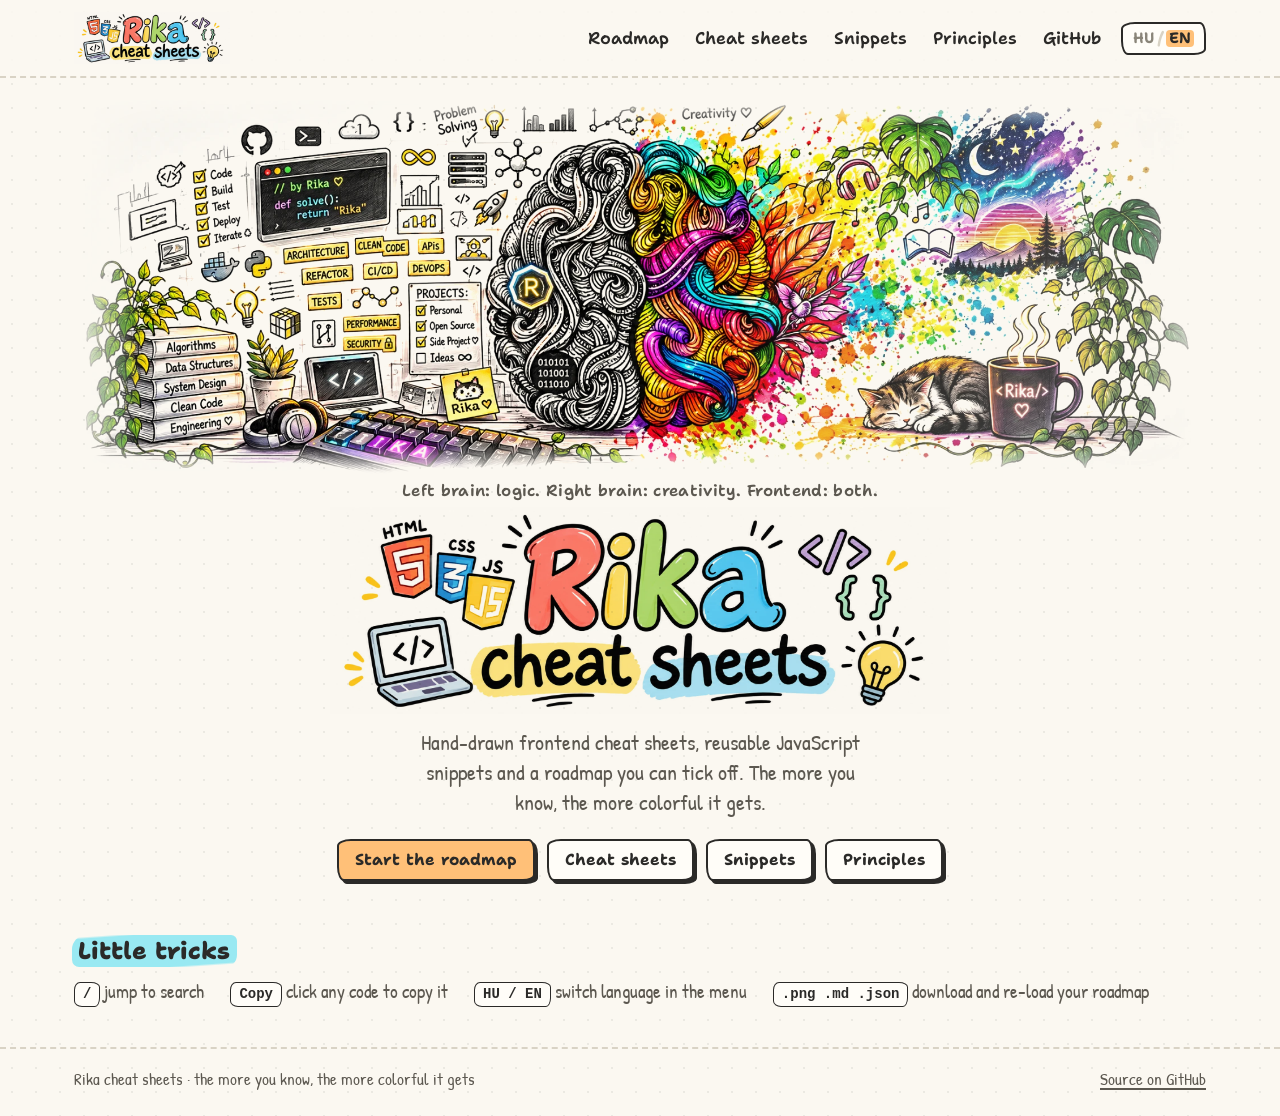
==== index.html @ a9f86c7f "Turn the repo into the Rika cheat sheets portfolio site Static GitHub Pages site (plain HTML, CSS an" ====
<!doctype html>
<html lang="en">
<head>
  <meta charset="utf-8">
  <meta name="viewport" content="width=device-width, initial-scale=1">
  <title data-i18n="home.docTitle">Rika cheat sheets · frontend cheat sheets, snippets, roadmap</title>
  <meta name="description" data-i18n-attr="content:home.desc" content="Hand-drawn frontend cheat sheets, reusable JavaScript snippets and a learning roadmap you can tick off.">
  <link rel="icon" href="assets/favicon.svg" type="image/svg+xml">
  <link rel="preconnect" href="https://fonts.googleapis.com">
  <link rel="preconnect" href="https://fonts.gstatic.com" crossorigin>
  <link rel="stylesheet" href="https://fonts.googleapis.com/css2?family=Patrick+Hand&family=Shantell+Sans:wght@400..800&display=swap">
  <link rel="stylesheet" href="assets/css/base.css">
  <link rel="stylesheet" href="assets/css/home.css">
</head>
<body>
  <header class="nav">
    <div class="wrap nav-inner">
      <a class="brand" href="./"><img class="brand-logo" src="assets/img/logo.webp" alt="Rika cheat sheets" width="2000" height="667"></a>
      <nav data-i18n-attr="aria-label:nav.menu" aria-label="Main menu">
        <ul class="nav-links">
          <li><a href="roadmap.html" data-i18n="nav.roadmap">Roadmap</a></li>
          <li><a href="cheatsheets.html" data-i18n="nav.sheets">Cheat sheets</a></li>
          <li><a href="snippets.html" data-i18n="nav.snippets">Snippets</a></li>
          <li><a href="principles.html" data-i18n="nav.principles">Principles</a></li>
          <li><a href="https://github.com/mazsola739/rika-cheat-sheets">GitHub</a></li>
          <li><button type="button" class="lang-toggle" data-lang-toggle>HU / EN</button></li>
        </ul>
      </nav>
    </div>
  </header>

  <main>
    <section class="hero wrap">
      <div class="hero-art" id="hero-art"></div>
      <div class="hero-text">
        <p class="kicker" data-i18n="home.kicker">Left brain: logic. Right brain: creativity. Frontend: both.</p>
        <h1 class="hero-title"><img class="hero-logo" src="assets/img/logo.webp" alt="Rika cheat sheets" width="2000" height="667"></h1>
        <p class="lead" data-i18n="home.lead">Hand-drawn frontend cheat sheets, reusable JavaScript snippets and a roadmap you can tick off. The more you know, the more colorful it gets.</p>
        <div class="btns hero-btns">
          <a class="btn btn-primary" href="roadmap.html" data-i18n="home.ctaRoadmap">Start the roadmap</a>
          <a class="btn" href="cheatsheets.html" data-i18n="home.ctaSheets">Cheat sheets</a>
          <a class="btn" href="snippets.html" data-i18n="home.ctaSnippets">Snippets</a>
          <a class="btn" href="principles.html" data-i18n="home.ctaPrinciples">Principles</a>
        </div>
      </div>
    </section>

    <section class="wrap tips" aria-labelledby="tips-title">
      <h2 id="tips-title" class="tips-title"><span class="hl" data-i18n="home.tipsTitle">Little tricks</span></h2>
      <ul class="tips-list">
        <li><kbd>/</kbd> <span data-i18n="home.tip1">jump to search</span></li>
        <li><code>Copy</code> <span data-i18n="home.tip2">click any code to copy it</span></li>
        <li><span class="tip-badge">HU / EN</span> <span data-i18n="home.tip3">switch language in the menu</span></li>
        <li><span class="tip-badge">.png .md .json</span> <span data-i18n="home.tip4">download and re-load your roadmap</span></li>
      </ul>
    </section>
  </main>

  <footer class="footer">
    <div class="wrap footer-inner">
      <p data-i18n="footer.tagline">Rika cheat sheets · the more you know, the more colorful it gets</p>
      <p><a href="https://github.com/mazsola739/rika-cheat-sheets" data-i18n="footer.source">Source on GitHub</a></p>
    </div>
  </footer>

  <script src="assets/js/common.js"></script>
  <script src="assets/js/home.js"></script>
</body>
</html>
---- assets/css/base.css ----
/* Rika cheat sheets · közös stílusok
 *
 * Hangulat: a "bal agy" kézzel rajzolt, szürke skicc, a "jobb agy" szivárványos festékfröccs.
 * Ami kész vagy fontos, az kiszíneződik.
 *
 * Színkulcs: --c = kiemelő (világos, filctoll), --a = hangsúly (sötét, szöveghez / pipához).
 */

:root {
  --paper: #fbf8f1;
  --paper-2: #f4efe3;
  --card: #fffdf8;
  --ink: #2b2a28;
  --ink-soft: #5c5850;
  --ink-faint: #8a8579;
  --line: #d9d3c5;
  --hover: #f3eee2;
  --grid-dot: rgba(43, 42, 40, 0.075);
  --shadow: rgba(43, 42, 40, 0.14);
  --gray-hl: #e6e2d8;
  --hatch: #ddd7c9;
  --code-bg: #f6f2e8;
  --must: #ffd43b;
  --good: #ffa94d;
  --rainbow: linear-gradient(90deg, #ff6b6b, #ffa94d, #ffd43b, #69db7c, #38d9a9, #4dabf7, #9775fa, #f783ac);

  /* UX vs UI: türkiz = logikus oldal, narancs = kreatív oldal */
  --teal: #0c8599;
  --teal-l: #99e9f2;
  --orange: #e8590c;
  --orange-l: #ffc078;
  --red: #c92a2a;

  --c: #ffec99;
  --a: #2b2a28;

  --font-hand: "Patrick Hand", "Segoe Print", "Comic Sans MS", system-ui, sans-serif;
  --font-head: "Shantell Sans", "Patrick Hand", "Segoe Print", system-ui, sans-serif;
  --font-code: ui-monospace, "Cascadia Code", "JetBrains Mono", "SFMono-Regular", Consolas, monospace;

  --r-card: 20px 8px 18px 10px / 10px 18px 8px 20px;
  --r-btn: 14px 6px 12px 7px / 7px 12px 6px 14px;
  --r-small: 6px 9px 5px 8px / 8px 5px 9px 6px;
  --wrap: 1180px;
  --gutter: 24px;

  color-scheme: light;
}

*,
*::before,
*::after {
  box-sizing: border-box;
}

html {
  -webkit-text-size-adjust: 100%;
  scroll-padding-top: 72px;
}

body {
  margin: 0;
  min-height: 100vh;
  display: flex;
  flex-direction: column;
  background-color: var(--paper);
  background-image: radial-gradient(var(--grid-dot) 1px, transparent 1.3px);
  background-size: 24px 24px;
  color: var(--ink);
  font-family: var(--font-hand);
  font-size: 19px;
  line-height: 1.4;
}

main {
  flex: 1;
}

a {
  color: inherit;
  text-decoration-thickness: 2px;
  text-underline-offset: 3px;
}

a:hover {
  text-decoration-style: wavy;
}

:focus-visible {
  outline: 3px solid var(--teal);
  outline-offset: 3px;
}

img,
svg {
  max-width: 100%;
}

.sr-only {
  position: absolute;
  width: 1px;
  height: 1px;
  padding: 0;
  margin: -1px;
  overflow: hidden;
  clip: rect(0 0 0 0);
  white-space: nowrap;
  border: 0;
}

.wrap {
  width: 100%;
  max-width: var(--wrap);
  margin-inline: auto;
  padding-inline: var(--gutter);
}

/* ---------- filctoll-kiemelés ---------- */

.hl {
  --hl: color-mix(in srgb, var(--c) var(--pct, 100%), var(--gray-hl));
  padding: 0 0.28em;
  margin: 0 -0.1em;
  border-radius: 0.6em 0.25em 0.5em 0.3em;
  background: linear-gradient(176deg, transparent 6%, var(--hl) 11%, var(--hl) 88%, transparent 93%);
  -webkit-box-decoration-break: clone;
  box-decoration-break: clone;
}

.rainbow-word span:nth-child(8n + 1) { color: #e03131; }
.rainbow-word span:nth-child(8n + 2) { color: #f76707; }
.rainbow-word span:nth-child(8n + 3) { color: #f59f00; }
.rainbow-word span:nth-child(8n + 4) { color: #2f9e44; }
.rainbow-word span:nth-child(8n + 5) { color: #0c8599; }
.rainbow-word span:nth-child(8n + 6) { color: #1c7ed6; }
.rainbow-word span:nth-child(8n + 7) { color: #7048e8; }
.rainbow-word span:nth-child(8n + 8) { color: #d6336c; }

/* ---------- navigáció ---------- */

.nav {
  position: relative;
  z-index: 10;
  border-bottom: 2px dashed var(--line);
  background: color-mix(in srgb, var(--paper) 90%, transparent);
}

.nav-inner {
  display: flex;
  flex-wrap: wrap;
  align-items: center;
  justify-content: space-between;
  gap: 8px 20px;
  padding-block: 12px;
}

.brand {
  display: inline-flex;
  align-items: center;
  gap: 10px;
  font: 800 20px/1 var(--font-head);
  text-decoration: none;
  white-space: nowrap;
}

.brand-logo {
  display: block;
  width: auto;
  height: 52px;
  mix-blend-mode: multiply; /* a logó fehér háttere beleolvad a papírba */
}

.brand-splash {
  width: 30px;
  height: 30px;
  flex: none;
  background:
    radial-gradient(circle at 30% 35%, #ff6b6b 0 5px, transparent 5.5px),
    radial-gradient(circle at 62% 28%, #ffd43b 0 4px, transparent 4.5px),
    radial-gradient(circle at 72% 62%, #4dabf7 0 6px, transparent 6.5px),
    radial-gradient(circle at 38% 72%, #69db7c 0 4.5px, transparent 5px),
    radial-gradient(circle at 88% 30%, #9775fa 0 2.5px, transparent 3px),
    radial-gradient(circle at 12% 60%, #f783ac 0 2.5px, transparent 3px);
}

.brand-sub {
  color: var(--ink-soft);
  font-weight: 600;
}

.nav-links {
  display: flex;
  flex-wrap: wrap;
  gap: 4px 6px;
  margin: 0;
  padding: 0;
  list-style: none;
  font: 600 17px/1 var(--font-head);
}

.nav-links a {
  display: inline-block;
  padding: 8px 10px;
  border-radius: var(--r-small);
  text-decoration: none;
}

.nav-links a:hover {
  background: var(--hover);
}

.nav-links a[aria-current="page"] {
  background: linear-gradient(176deg, transparent 12%, var(--teal-l) 16%, var(--teal-l) 84%, transparent 88%);
}

.lang-toggle {
  display: inline-flex;
  align-items: center;
  gap: 3px;
  margin-left: 4px;
  padding: 6px 10px;
  border: 2px solid var(--ink);
  border-radius: var(--r-btn);
  background: var(--card);
  color: var(--ink-faint);
  font: 700 15px/1 var(--font-head);
  cursor: pointer;
}

.lang-toggle:hover {
  background: var(--hover);
}

.lang-toggle .on {
  padding: 1px 3px;
  border-radius: 4px;
  background: var(--orange-l);
  color: var(--ink);
}

.lang-toggle .sep {
  color: var(--line);
}

/* ---------- oldalfejléc ---------- */

.page-head {
  position: relative;
  padding-block: 34px 22px;
}

.kicker {
  margin: 0 0 6px;
  font: 600 16px/1.3 var(--font-head);
  color: var(--ink-soft);
  letter-spacing: 0.02em;
}

.page-title {
  margin: 0;
  max-width: 14ch;
  font: 800 clamp(38px, 5.6vw, 62px)/1.04 var(--font-head);
  letter-spacing: -0.01em;
}

.lead {
  max-width: 36ch;
  margin: 14px 0 0;
  font-size: 22px;
  line-height: 1.35;
  color: var(--ink-soft);
}

/* fejléc: széles képernyőn szöveg balra, kép jobbra; keskenyen a kép felül, teljes szélességben */
.page-head {
  display: flex;
  flex-wrap: wrap;
  align-items: center;
  gap: 18px 36px;
}

.page-head-text {
  flex: 1 1 340px;
  min-width: 0;
}

.page-head > .splash {
  order: 2;
  flex: 1.4 1 440px;
  min-width: 0;
}

.splash {
  pointer-events: none;
}

.splash.has-image .art-img {
  height: auto;
  object-position: center;
}

/* ha már nem fér el egymás mellett, a kép kerüljön a szöveg fölé */
@media (max-width: 880px) {
  .page-head > .splash {
    order: -1;
    flex-basis: 100%;
  }
}

/* ---------- illusztráció: firkák + agy + fröccs ---------- */

.art-svg {
  display: block;
  width: 100%;
  height: 100%;
  overflow: visible;
}

/*
 * Saját képfájl (ART_IMAGE) esetén két egymásra tett réteg:
 *  - alul fekete-fehér (.art-gray), felül színes (.art-color)
 *  - betöltéskor egy puha szélű "ecsetvonás" balról jobbra végigsöpör: ahol áthalad,
 *    a szürke eltűnik és előjön a szín. A --sweep egy animálható (regisztrált) változó.
 * A szélek elhalványulnak, és a multiply miatt a kép világos háttere beleolvad a papírba.
 */
@property --sweep {
  syntax: "<percentage>";
  inherits: false;
  initial-value: 0%;
}

.has-image {
  position: relative;
}

.art-img {
  --edge-x: linear-gradient(90deg, transparent 0, #000 6%, #000 94%, transparent 100%);
  --edge-y: linear-gradient(180deg, transparent 0, #000 8%, #000 92%, transparent 100%);
  display: block;
  width: 100%;
  height: 100%;
  object-fit: contain;
  object-position: right center;
  filter: brightness(1.04);
  mix-blend-mode: multiply;
  -webkit-mask-image: var(--edge-x), var(--edge-y);
  -webkit-mask-composite: source-in;
  mask-image: var(--edge-x), var(--edge-y);
  mask-composite: intersect;
}

.art-gray {
  filter: grayscale(1) brightness(1.04);
  -webkit-mask-image: linear-gradient(90deg, transparent calc(var(--sweep) - 14%), #000 var(--sweep)), var(--edge-x), var(--edge-y);
  mask-image: linear-gradient(90deg, transparent calc(var(--sweep) - 14%), #000 var(--sweep)), var(--edge-x), var(--edge-y);
  animation: art-sweep 3.2s cubic-bezier(0.45, 0, 0.25, 1) 0.4s both;
}

.art-color {
  position: absolute;
  inset: 0;
  height: 100% !important;
  -webkit-mask-image: linear-gradient(90deg, #000 calc(var(--sweep) - 14%), transparent var(--sweep)), var(--edge-x), var(--edge-y);
  mask-image: linear-gradient(90deg, #000 calc(var(--sweep) - 14%), transparent var(--sweep)), var(--edge-x), var(--edge-y);
  animation: art-sweep 3.2s cubic-bezier(0.45, 0, 0.25, 1) 0.4s both;
}

@keyframes art-sweep {
  from {
    --sweep: 0%;
  }
  to {
    --sweep: 114%;
  }
}

/*
 * "Színes zseblámpa" (common.js: enableColorPeek): a söprés után a két réteg maszkja egy kör lesz.
 * Alapból a kör óriási (minden színes); egérrel fölé állva összeszűkül a kurzor körül,
 * a kör körül pedig előjön a fekete-fehér réteg. Kilépéskor a kör újra kitágul.
 */
@property --r {
  syntax: "<length>";
  inherits: true;
  initial-value: 4000px;
}

@property --mx {
  syntax: "<length>";
  inherits: true;
  initial-value: 0px;
}

@property --my {
  syntax: "<length>";
  inherits: true;
  initial-value: 0px;
}

.splash.has-image,
.has-image {
  pointer-events: auto;
}

.has-image.peek-ready {
  --r: var(--r-big, 4000px);
  transition:
    --r 0.7s cubic-bezier(0.3, 0.7, 0.2, 1),
    --mx 0.12s linear,
    --my 0.12s linear;
}

.has-image.peek-ready.is-peek {
  --r: 130px;
  transition:
    --r 0.45s cubic-bezier(0.3, 0.7, 0.2, 1),
    --mx 0.12s linear,
    --my 0.12s linear;
}

.has-image.no-peek-anim {
  transition: none !important;
}

.peek-ready .art-color {
  -webkit-mask-image: radial-gradient(circle var(--r) at var(--mx) var(--my), #000 calc(var(--r) * 0.45), transparent var(--r)), var(--edge-x), var(--edge-y);
  mask-image: radial-gradient(circle var(--r) at var(--mx) var(--my), #000 calc(var(--r) * 0.45), transparent var(--r)), var(--edge-x), var(--edge-y);
}

.peek-ready .art-gray {
  -webkit-mask-image: radial-gradient(circle var(--r) at var(--mx) var(--my), transparent calc(var(--r) * 0.45), #000 var(--r)), var(--edge-x), var(--edge-y);
  mask-image: radial-gradient(circle var(--r) at var(--mx) var(--my), transparent calc(var(--r) * 0.45), #000 var(--r)), var(--edge-x), var(--edge-y);
}

.splat {
  transform-box: fill-box;
  transform-origin: center;
  transition: transform 0.45s cubic-bezier(0.3, 1.6, 0.5, 1), opacity 0.3s;
}

.splat.off {
  transform: scale(0);
  opacity: 0;
}

.brain-fill {
  fill: #fff;
}

.brain-outline {
  fill: none;
  stroke: var(--ink);
  stroke-width: 3.4;
  stroke-linejoin: round;
}

.strand,
.strand-c path {
  fill: none;
  stroke-linecap: round;
  stroke-linejoin: round;
}

.strand,
.s-out {
  stroke: var(--ink);
  stroke-width: calc(var(--sw) * 0.42px);
}

.s-in {
  stroke: transparent;
  stroke-width: 0;
}

.strand-c path {
  transition: stroke 0.6s ease, stroke-width 0.6s ease;
}

.strand-c:not(.off) .s-out {
  stroke-width: calc(var(--sw) * 0.98px);
}

.strand-c:not(.off) .s-in {
  stroke: var(--g);
  stroke-width: calc(var(--sw) * 0.6px);
}

.doodles .dd-line {
  fill: none;
  stroke: var(--ink);
  stroke-width: 2.2;
  stroke-linecap: round;
  stroke-linejoin: round;
}

.doodles .dd-fill {
  fill: var(--orange-l);
}

.doodles .dd-thin {
  stroke-width: 1.6;
}

.doodles .dd-dash {
  stroke: var(--ink-faint);
  stroke-dasharray: 4 5;
}

.doodles .dd-gear {
  stroke-width: 6;
  stroke-dasharray: 5 4.3;
}

.doodles .dd-dot {
  fill: var(--teal);
}

.doodles .dd-tick {
  stroke: var(--orange);
  stroke-width: 2.6;
}

.doodles .dd-text {
  fill: var(--ink);
  font-family: var(--font-hand);
  font-size: 19px;
}

.doodles .dd-big {
  font-family: var(--font-head);
  font-weight: 800;
  font-size: 30px;
}

/* ---------- vázlat-kártya ---------- */

.card {
  position: relative;
  background: var(--card);
  border: 2.5px solid var(--ink);
  border-radius: var(--r-card);
  box-shadow: 4px 5px 0 var(--shadow);
  padding: 14px 16px 14px;
}

.card-head {
  display: flex;
  align-items: center;
  gap: 10px;
  margin-bottom: 8px;
}

.badge {
  flex: none;
  display: grid;
  place-items: center;
  width: 30px;
  height: 30px;
  border-radius: 50%;
  background: var(--ink);
  color: var(--paper);
  font: 800 15px/1 var(--font-head);
}

.card-title {
  flex: 1;
  margin: 0;
  font: 700 21px/1.25 var(--font-head);
}

/* ---------- gombok, chipek, kereső ---------- */

.btn {
  display: inline-flex;
  align-items: center;
  justify-content: center;
  gap: 8px;
  min-height: 42px;
  padding: 8px 16px;
  border: 2.5px solid var(--ink);
  border-radius: var(--r-btn);
  background: var(--card);
  box-shadow: 3px 3px 0 var(--ink);
  color: var(--ink);
  font: 700 16px/1.1 var(--font-head);
  text-decoration: none;
  cursor: pointer;
  transition: transform 0.1s, box-shadow 0.1s;
}

.btn:hover {
  transform: translate(-1px, -1px);
  box-shadow: 4px 4px 0 var(--ink);
  text-decoration: none;
}

.btn:active {
  transform: translate(2px, 2px);
  box-shadow: 1px 1px 0 var(--ink);
}

.btn[disabled] {
  opacity: 0.6;
  cursor: progress;
}

.btn-primary {
  background: var(--orange-l);
}

.btn-ghost {
  background: transparent;
  box-shadow: none;
  border-style: dashed;
  color: var(--ink-soft);
}

.btn-ghost:hover {
  box-shadow: none;
}

.btns {
  display: flex;
  flex-wrap: wrap;
  gap: 12px;
}

/* szegmentált nézetváltó (pl. Poszter / Füzet / Blueprint) */
.seg {
  display: inline-flex;
  border: 2px solid var(--ink);
  border-radius: var(--r-btn);
  overflow: hidden;
  background: var(--card);
}

.seg button {
  padding: 7px 12px;
  border: 0;
  border-right: 2px solid var(--ink);
  background: transparent;
  color: var(--ink-soft);
  font: 700 15px/1 var(--font-head);
  cursor: pointer;
}

.seg button:last-child {
  border-right: 0;
}

.seg button[aria-pressed="true"] {
  background: var(--teal-l);
  color: var(--ink);
}

.chips {
  display: flex;
  flex-wrap: wrap;
  gap: 8px;
  margin: 0;
  padding: 0;
  list-style: none;
}

.chip {
  display: inline-flex;
  align-items: center;
  gap: 6px;
  min-height: 36px;
  padding: 5px 12px;
  border: 2px solid var(--ink);
  border-radius: var(--r-btn);
  background: var(--card);
  color: var(--ink);
  font: 600 15px/1 var(--font-head);
  cursor: pointer;
}

.chip:hover {
  background: var(--hover);
}

.chip[aria-pressed="true"] {
  background: var(--c);
  box-shadow: 2px 2px 0 var(--ink);
}

.chip-count {
  color: var(--ink-faint);
  font-weight: 600;
}

.chip[aria-pressed="true"] .chip-count {
  color: var(--ink-soft);
}

.search {
  position: relative;
  flex: 1 1 280px;
  max-width: 440px;
}

.search input {
  width: 100%;
  min-height: 46px;
  padding: 10px 44px 10px 16px;
  border: 2.5px solid var(--ink);
  border-radius: var(--r-btn);
  background: var(--card);
  color: var(--ink);
  font: 19px/1.2 var(--font-hand);
}

.search input::placeholder {
  color: var(--ink-faint);
}

.search kbd {
  position: absolute;
  right: 12px;
  top: 50%;
  transform: translateY(-50%);
  padding: 1px 7px;
  border: 1.5px solid var(--ink-faint);
  border-radius: 5px;
  color: var(--ink-faint);
  font: 600 14px/1.3 var(--font-code);
  pointer-events: none;
}

.toolbar {
  display: flex;
  flex-wrap: wrap;
  align-items: center;
  gap: 14px 18px;
  margin-bottom: 22px;
}

.level {
  display: inline-block;
  padding: 2px 9px;
  border: 1.8px solid currentColor;
  border-radius: var(--r-small);
  font: 700 13px/1.4 var(--font-head);
  letter-spacing: 0.02em;
  white-space: nowrap;
}

.level-kezdo { color: #2f9e44; }
.level-kozep { color: #c25e00; }
.level-halado { color: #7048e8; }

.empty {
  padding: 30px 0;
  text-align: center;
  color: var(--ink-soft);
  font-size: 22px;
}

/* ---------- kód ---------- */

code,
pre,
kbd {
  font-family: var(--font-code);
  font-variant-ligatures: none;
}

.code {
  position: relative;
  margin: 10px 0 0;
}

.code pre {
  margin: 0;
  padding: 12px 14px;
  overflow-x: auto;
  background: var(--code-bg);
  border: 2px solid var(--ink);
  border-radius: var(--r-small);
  font-size: 14.5px;
  line-height: 1.55;
  tab-size: 2;
}

.code-label {
  display: inline-block;
  margin-bottom: 4px;
  font: 600 14px/1 var(--font-head);
  color: var(--ink-soft);
}

.copy {
  position: absolute;
  top: 6px;
  right: 6px;
  display: inline-flex;
  align-items: center;
  gap: 4px;
  padding: 4px 9px;
  border: 1.8px solid var(--ink);
  border-radius: var(--r-small);
  background: var(--card);
  color: var(--ink);
  font: 600 13px/1.2 var(--font-head);
  cursor: pointer;
  opacity: 0.85;
}

.code-label + .copy {
  top: 26px;
}

.copy:hover,
.copy:focus-visible {
  opacity: 1;
  background: #ffe066;
}

.tok-k { color: #7048e8; }
.tok-s { color: #2b8a3e; }
.tok-n { color: #d9480f; }
.tok-c { color: #8a8579; font-style: italic; }
.tok-f { color: #1971c2; }

/* ---------- jelmagyarázat-pötty ---------- */

.dot {
  display: inline-block;
  width: 10px;
  height: 10px;
  flex: none;
  border-radius: 50%;
  background: var(--must);
  box-shadow: 0 0 0 1.6px var(--ink);
}

.level-good .dot { background: var(--good); }

.level-extra .dot {
  background: transparent;
  box-shadow: none;
  border: 1.8px dashed var(--ink-faint);
}

/* ---------- lábléc, toast ---------- */

.footer {
  margin-top: 40px;
  border-top: 2px dashed var(--line);
  color: var(--ink-soft);
  font-size: 17px;
}

.footer-inner {
  display: flex;
  flex-wrap: wrap;
  justify-content: space-between;
  gap: 8px 24px;
  padding-block: 18px 26px;
}

.footer p {
  margin: 0;
}

.toast {
  position: fixed;
  z-index: 50;
  left: 50%;
  bottom: 22px;
  max-width: calc(100% - 32px);
  padding: 10px 18px;
  transform: translate(-50%, 20px);
  border-radius: 12px 6px 14px 8px;
  background: var(--ink);
  color: var(--paper);
  font: 600 16px/1.3 var(--font-head);
  opacity: 0;
  pointer-events: none;
  transition: opacity 0.25s, transform 0.25s;
}

.toast.show {
  opacity: 1;
  transform: translate(-50%, 0);
}

/* ---------- reszponzív ---------- */

@media (max-width: 760px) {
  :root {
    --gutter: 16px;
  }

  body {
    font-size: 18px;
  }

  .page-head {
    padding-block: 26px 16px;
  }

  .page-head > .splash {
    order: -1;
    flex-basis: 100%;
  }

  .lead {
    font-size: 20px;
  }

  .nav-links {
    font-size: 16px;
  }

  .nav-links a {
    padding: 7px 8px;
  }
}

@media (prefers-reduced-motion: reduce) {
  *,
  *::before,
  *::after {
    animation-duration: 0.01ms !important;
    transition-duration: 0.01ms !important;
  }
}

@media print {
  body {
    background: #fff;
    font-size: 13px;
  }

  .nav,
  .footer,
  .toolbar,
  .copy,
  .no-print,
  .splash,
  .toast {
    display: none !important;
  }

  .card {
    box-shadow: none;
    break-inside: avoid;
  }

  a {
    text-decoration: none;
  }
}
---- assets/css/home.css ----
/* Kezdőlap */

.hero {
  padding-block: 18px 10px;
}

.hero-art {
  width: 100%;
  aspect-ratio: 1000 / 420;
  max-height: 440px;
  margin-inline: auto;
}

.hero-art.has-image {
  aspect-ratio: auto;
  max-height: none;
}

.hero-art.has-image .art-img {
  height: auto;
  object-position: center;
}

.hero-text {
  max-width: 760px;
  margin: 6px auto 0;
  text-align: center;
}

.hero-text .lead {
  max-width: 46ch;
  margin-inline: auto;
}

.hero-title {
  margin: 4px 0 0;
  font: 800 clamp(44px, 7vw, 80px)/1.02 var(--font-head);
  letter-spacing: -0.01em;
}

/* a logó fehér háttere beleolvad a papírba */
.hero-logo {
  display: block;
  width: min(100%, 620px);
  height: auto;
  margin: 0 auto;
  mix-blend-mode: multiply;
}

.hero-btns {
  justify-content: center;
  margin-top: 22px;
}

.tips {
  margin-top: 46px;
}

.tips-title {
  --c: var(--teal-l);
  margin: 0 0 12px;
  font: 800 24px/1.2 var(--font-head);
}

.tips-list {
  display: flex;
  flex-wrap: wrap;
  gap: 10px 26px;
  margin: 0;
  padding: 0;
  list-style: none;
  color: var(--ink-soft);
}

.tips-list kbd,
.tips-list code,
.tip-badge {
  display: inline-block;
  padding: 1px 8px;
  border: 1.8px solid var(--ink);
  border-radius: var(--r-small);
  background: var(--card);
  color: var(--ink);
  font: 600 14px/1.5 var(--font-code);
}
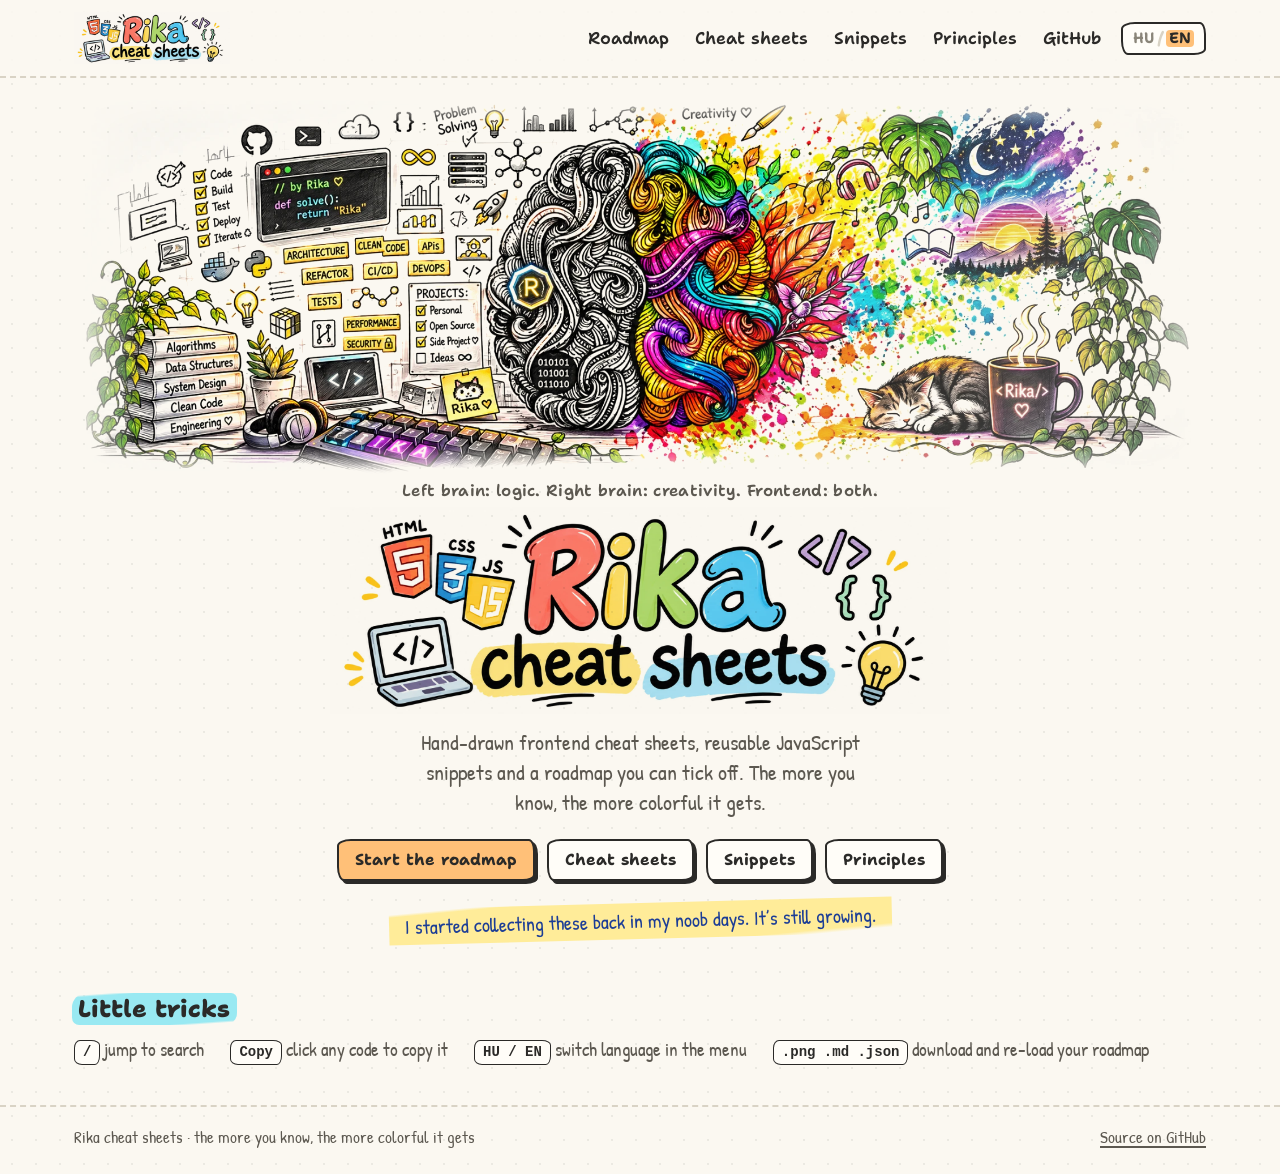
==== commit 934a9e16: "Add a note that the collection started in my noob days The README intro and the home page now say wh" ====
--- a/index.html
+++ b/index.html
@@ -42,6 +42,7 @@
           <a class="btn" href="snippets.html" data-i18n="home.ctaSnippets">Snippets</a>
           <a class="btn" href="principles.html" data-i18n="home.ctaPrinciples">Principles</a>
         </div>
+        <p class="origin-note" data-i18n="home.origin">I started collecting these back in my noob days. It’s still growing.</p>
       </div>
     </section>
 
--- a/assets/css/home.css
+++ b/assets/css/home.css
@@ -52,6 +52,17 @@
   margin-top: 22px;
 }
 
+/* kis kézírásos megjegyzés a gombok alatt: honnan indult a gyűjtemény */
+.origin-note {
+  display: inline-block;
+  margin: 22px 0 0;
+  padding: 4px 16px;
+  color: #1c3d96;
+  font-size: 20px;
+  background: linear-gradient(176deg, transparent 8%, #ffec99 12%, #ffec99 86%, transparent 92%);
+  transform: rotate(-1.5deg);
+}
+
 .tips {
   margin-top: 46px;
 }
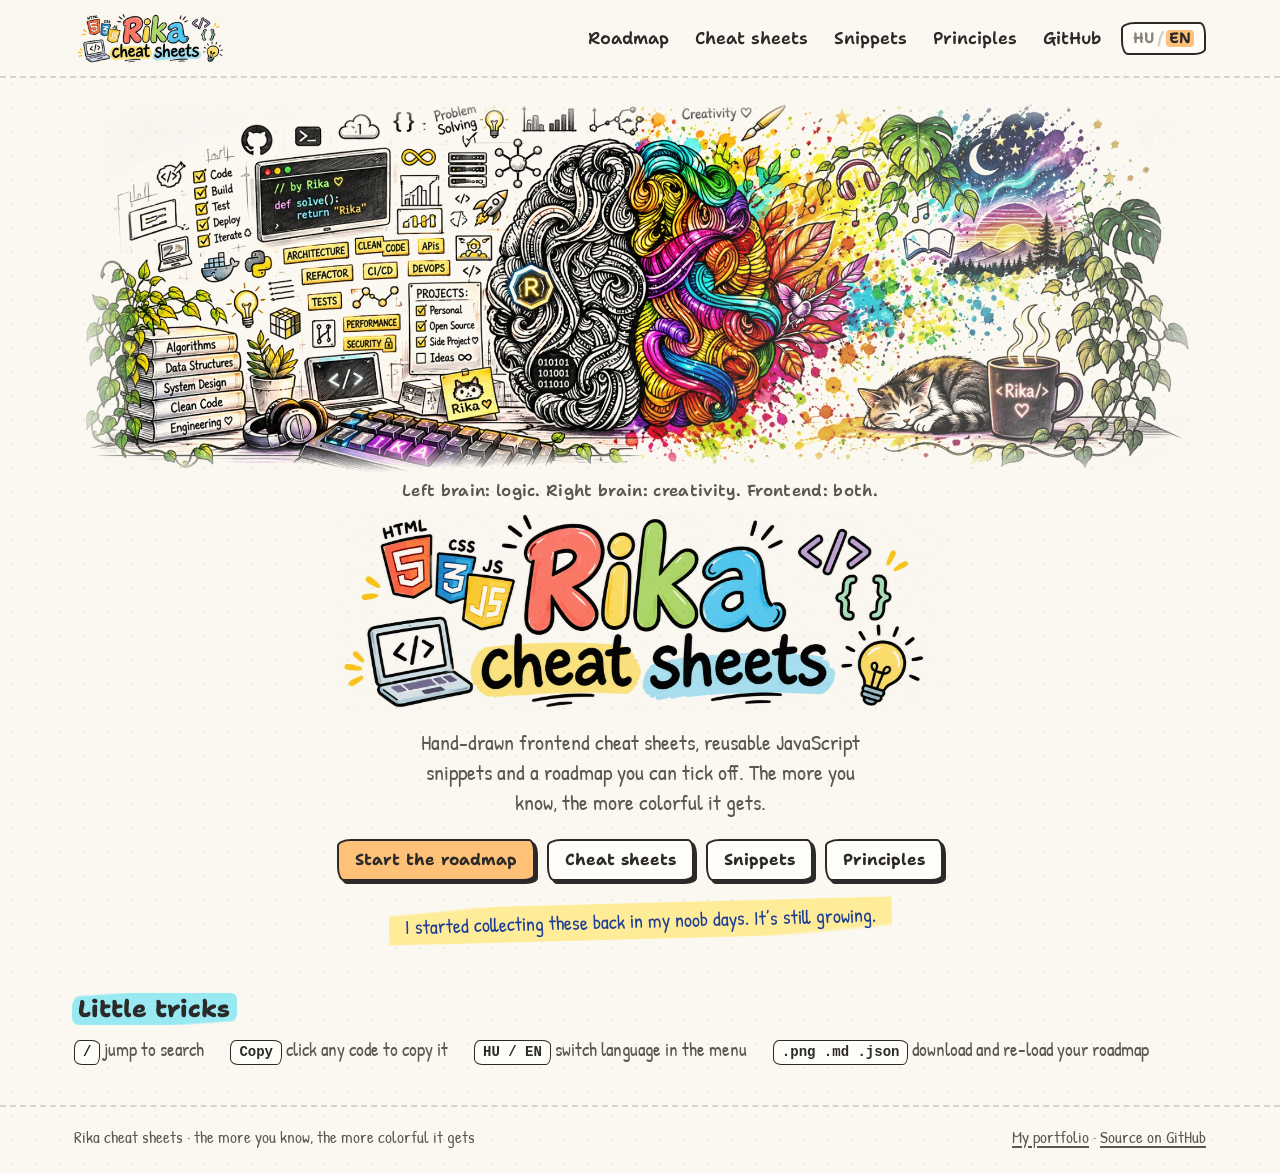
==== commit 0cecbeb5: "Redraw the principles wheel, follow my path on the roadmap, link my portfolio Principles: the wheel " ====
--- a/index.html
+++ b/index.html
@@ -22,7 +22,7 @@
           <li><a href="cheatsheets.html" data-i18n="nav.sheets">Cheat sheets</a></li>
           <li><a href="snippets.html" data-i18n="nav.snippets">Snippets</a></li>
           <li><a href="principles.html" data-i18n="nav.principles">Principles</a></li>
-          <li><a href="https://github.com/mazsola739/rika-cheat-sheets">GitHub</a></li>
+          <li><a href="https://github.com/mazsola739/rika-cheat-sheets" target="_blank" rel="noopener">GitHub</a></li>
           <li><button type="button" class="lang-toggle" data-lang-toggle>HU / EN</button></li>
         </ul>
       </nav>
@@ -60,7 +60,7 @@
   <footer class="footer">
     <div class="wrap footer-inner">
       <p data-i18n="footer.tagline">Rika cheat sheets · the more you know, the more colorful it gets</p>
-      <p><a href="https://github.com/mazsola739/rika-cheat-sheets" data-i18n="footer.source">Source on GitHub</a></p>
+      <p class="footer-links"><a href="https://mazsola739.github.io/mazsola739/" target="_blank" rel="noopener" data-i18n="footer.portfolio">My portfolio</a> <span aria-hidden="true">·</span> <a href="https://github.com/mazsola739/rika-cheat-sheets" target="_blank" rel="noopener" data-i18n="footer.source">Source on GitHub</a></p>
     </div>
   </footer>
 
--- a/assets/css/base.css
+++ b/assets/css/base.css
@@ -397,25 +397,22 @@
   initial-value: 0px;
 }
 
-.splash.has-image,
-.has-image {
-  pointer-events: auto;
-}
-
 .has-image.peek-ready {
   --r: var(--r-big, 4000px);
+  pointer-events: auto;
   transition:
-    --r 0.7s cubic-bezier(0.3, 0.7, 0.2, 1),
-    --mx 0.12s linear,
-    --my 0.12s linear;
-}
-
+    --r 1.4s cubic-bezier(0.25, 0.6, 0.3, 1),
+    --mx 0.2s ease-out,
+    --my 0.2s ease-out;
+}
+
+/* befelé (szürkülés) lassan, hogy egy véletlen ráhúzás ne rántsa szürkébe a képet */
 .has-image.peek-ready.is-peek {
   --r: 130px;
   transition:
-    --r 0.45s cubic-bezier(0.3, 0.7, 0.2, 1),
-    --mx 0.12s linear,
-    --my 0.12s linear;
+    --r 1.6s cubic-bezier(0.45, 0, 0.25, 1),
+    --mx 0.2s ease-out,
+    --my 0.2s ease-out;
 }
 
 .has-image.no-peek-anim {
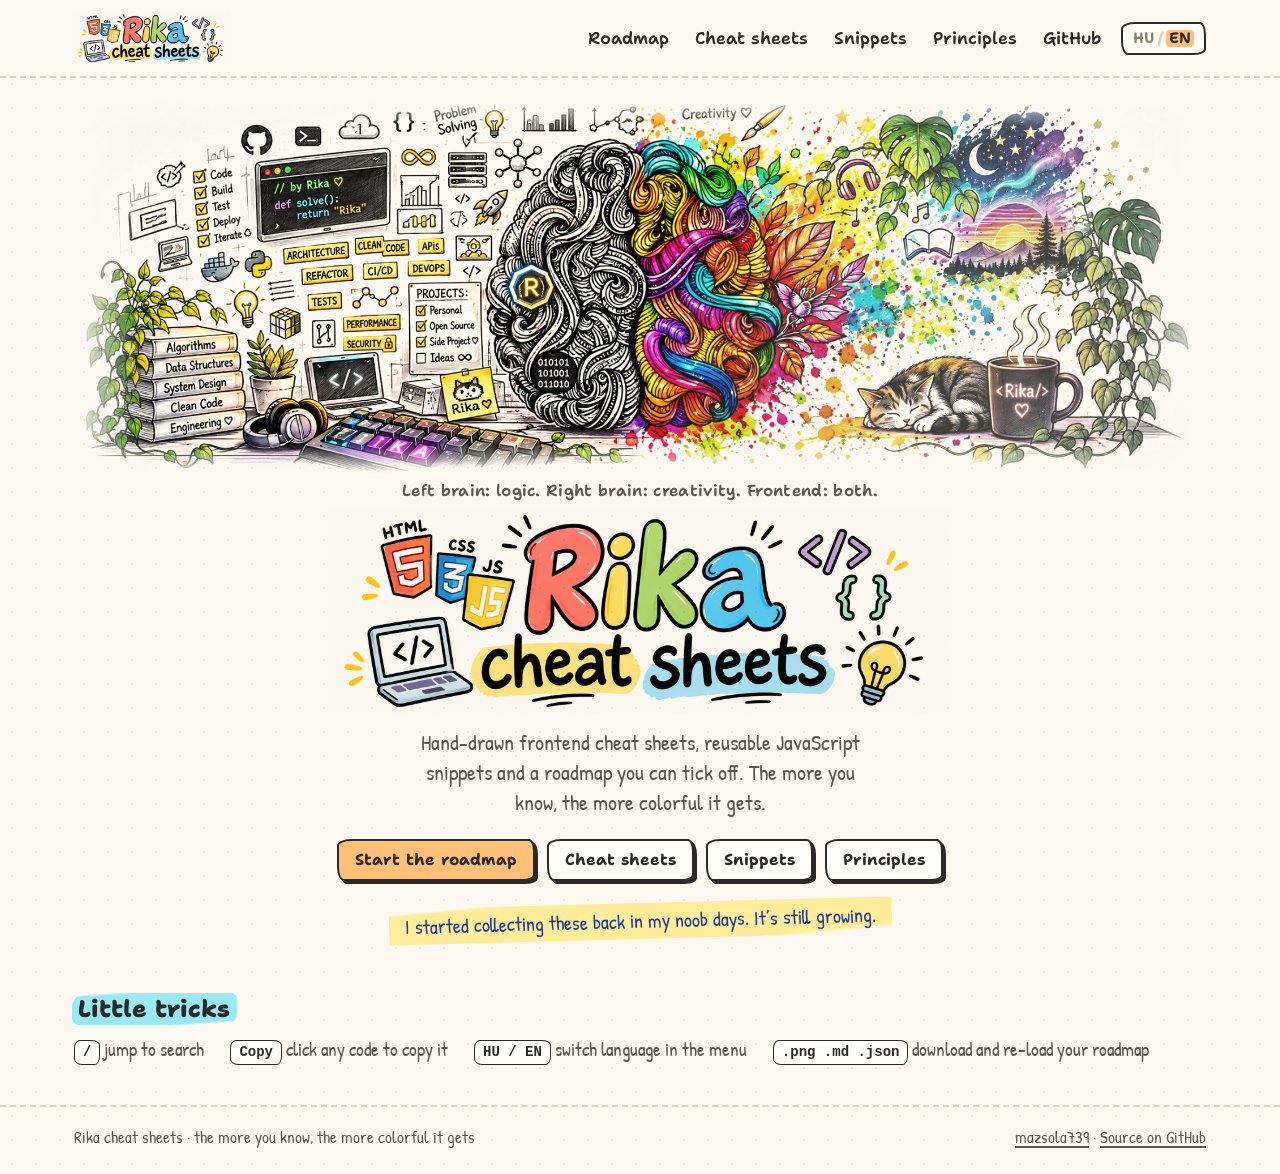
==== commit 5bbae3d1: "Portfolio links without arrows In the header the link to my portfolio is a plain Portfolio button, i" ====
--- a/index.html
+++ b/index.html
@@ -60,7 +60,7 @@
   <footer class="footer">
     <div class="wrap footer-inner">
       <p data-i18n="footer.tagline">Rika cheat sheets · the more you know, the more colorful it gets</p>
-      <p class="footer-links"><a href="https://mazsola739.github.io/mazsola739/" target="_blank" rel="noopener" data-i18n="footer.portfolio">My portfolio</a> <span aria-hidden="true">·</span> <a href="https://github.com/mazsola739/rika-cheat-sheets" target="_blank" rel="noopener" data-i18n="footer.source">Source on GitHub</a></p>
+      <p class="footer-links"><a href="https://mazsola739.github.io/mazsola739/" target="_blank" rel="noopener" data-i18n="footer.portfolio">mazsola739</a> <span aria-hidden="true">·</span> <a href="https://github.com/mazsola739/rika-cheat-sheets" target="_blank" rel="noopener" data-i18n="footer.source">Source on GitHub</a></p>
     </div>
   </footer>
 
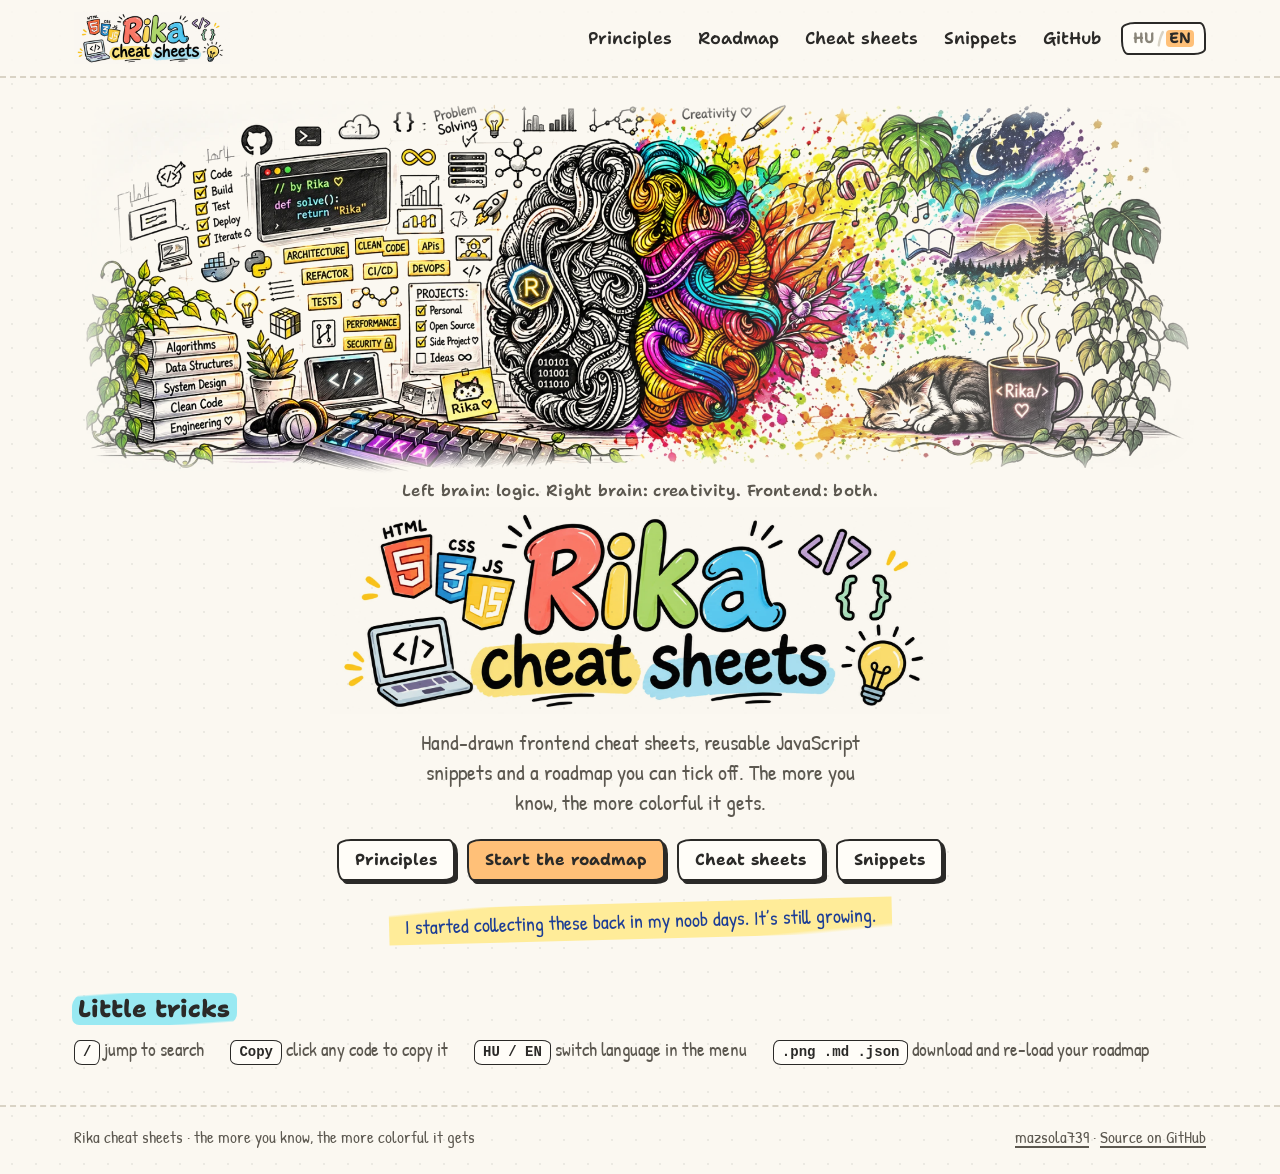
==== commit bacface8: "Winding roadmap with a mini-map, calmer principles wheel, clearer cheat sheets Roadmap: topics now a" ====
--- a/index.html
+++ b/index.html
@@ -18,10 +18,10 @@
       <a class="brand" href="./"><img class="brand-logo" src="assets/img/logo.webp" alt="Rika cheat sheets" width="2000" height="667"></a>
       <nav data-i18n-attr="aria-label:nav.menu" aria-label="Main menu">
         <ul class="nav-links">
+          <li><a href="principles.html" data-i18n="nav.principles">Principles</a></li>
           <li><a href="roadmap.html" data-i18n="nav.roadmap">Roadmap</a></li>
           <li><a href="cheatsheets.html" data-i18n="nav.sheets">Cheat sheets</a></li>
           <li><a href="snippets.html" data-i18n="nav.snippets">Snippets</a></li>
-          <li><a href="principles.html" data-i18n="nav.principles">Principles</a></li>
           <li><a href="https://github.com/mazsola739/rika-cheat-sheets" target="_blank" rel="noopener">GitHub</a></li>
           <li><button type="button" class="lang-toggle" data-lang-toggle>HU / EN</button></li>
         </ul>
@@ -37,10 +37,10 @@
         <h1 class="hero-title"><img class="hero-logo" src="assets/img/logo.webp" alt="Rika cheat sheets" width="2000" height="667"></h1>
         <p class="lead" data-i18n="home.lead">Hand-drawn frontend cheat sheets, reusable JavaScript snippets and a roadmap you can tick off. The more you know, the more colorful it gets.</p>
         <div class="btns hero-btns">
+          <a class="btn" href="principles.html" data-i18n="home.ctaPrinciples">Principles</a>
           <a class="btn btn-primary" href="roadmap.html" data-i18n="home.ctaRoadmap">Start the roadmap</a>
           <a class="btn" href="cheatsheets.html" data-i18n="home.ctaSheets">Cheat sheets</a>
           <a class="btn" href="snippets.html" data-i18n="home.ctaSnippets">Snippets</a>
-          <a class="btn" href="principles.html" data-i18n="home.ctaPrinciples">Principles</a>
         </div>
         <p class="origin-note" data-i18n="home.origin">I started collecting these back in my noob days. It’s still growing.</p>
       </div>
--- a/assets/css/base.css
+++ b/assets/css/base.css
@@ -209,9 +209,15 @@
   background: var(--hover);
 }
 
+/* az aktív menüpont ugyanazzal a filccel van kiemelve, mint az oldal címe */
 .nav-links a[aria-current="page"] {
-  background: linear-gradient(176deg, transparent 12%, var(--teal-l) 16%, var(--teal-l) 84%, transparent 88%);
-}
+  background: linear-gradient(176deg, transparent 12%, var(--nav-hl, var(--teal-l)) 16%, var(--nav-hl, var(--teal-l)) 84%, transparent 88%);
+}
+
+.nav-links a[href="principles.html"] { --nav-hl: #d0bfff; }
+.nav-links a[href="roadmap.html"] { --nav-hl: #b2f2bb; }
+.nav-links a[href="cheatsheets.html"] { --nav-hl: var(--orange-l); }
+.nav-links a[href="snippets.html"] { --nav-hl: var(--teal-l); }
 
 .lang-toggle {
   display: inline-flex;
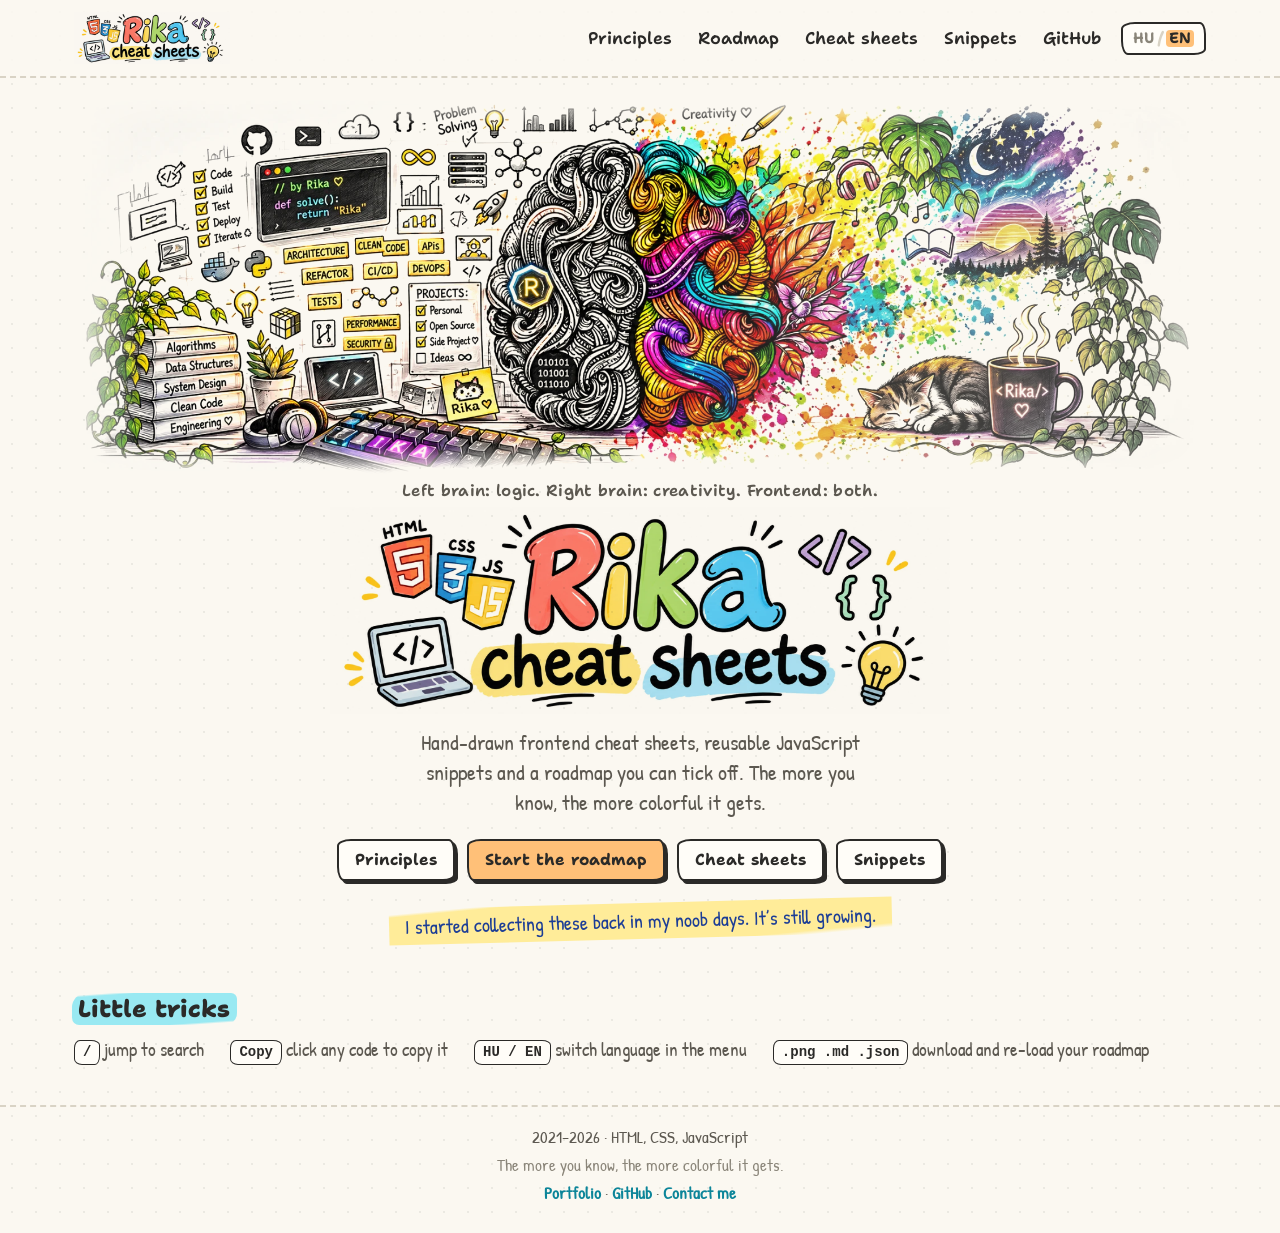
==== commit 63f42911: "Footer like my other projects: years and stack, motto, Portfolio · GitHub · Contact me window Co-Aut" ====
--- a/index.html
+++ b/index.html
@@ -59,8 +59,9 @@
 
   <footer class="footer">
     <div class="wrap footer-inner">
-      <p data-i18n="footer.tagline">Rika cheat sheets · the more you know, the more colorful it gets</p>
-      <p class="footer-links"><a href="https://mazsola739.github.io/mazsola739/" target="_blank" rel="noopener" data-i18n="footer.portfolio">mazsola739</a> <span aria-hidden="true">·</span> <a href="https://github.com/mazsola739/rika-cheat-sheets" target="_blank" rel="noopener" data-i18n="footer.source">Source on GitHub</a></p>
+      <p>2021–2026 · HTML, CSS, JavaScript</p>
+      <p class="footer-motto" data-i18n="footer.motto">The more you know, the more colorful it gets.</p>
+      <p class="footer-links"><a href="https://mazsola739.github.io/mazsola739/" target="_blank" rel="noopener" data-i18n="footer.portfolio">Portfolio</a> <span aria-hidden="true">·</span> <a href="https://github.com/mazsola739/rika-cheat-sheets" target="_blank" rel="noopener">GitHub</a> <span aria-hidden="true">·</span> <button type="button" class="linkbtn" data-contact-open>Contact me</button></p>
     </div>
   </footer>
 
--- a/assets/css/base.css
+++ b/assets/css/base.css
@@ -170,24 +170,6 @@
   mix-blend-mode: multiply; /* a logó fehér háttere beleolvad a papírba */
 }
 
-.brand-splash {
-  width: 30px;
-  height: 30px;
-  flex: none;
-  background:
-    radial-gradient(circle at 30% 35%, #ff6b6b 0 5px, transparent 5.5px),
-    radial-gradient(circle at 62% 28%, #ffd43b 0 4px, transparent 4.5px),
-    radial-gradient(circle at 72% 62%, #4dabf7 0 6px, transparent 6.5px),
-    radial-gradient(circle at 38% 72%, #69db7c 0 4.5px, transparent 5px),
-    radial-gradient(circle at 88% 30%, #9775fa 0 2.5px, transparent 3px),
-    radial-gradient(circle at 12% 60%, #f783ac 0 2.5px, transparent 3px);
-}
-
-.brand-sub {
-  color: var(--ink-soft);
-  font-weight: 600;
-}
-
 .nav-links {
   display: flex;
   flex-wrap: wrap;
@@ -369,6 +351,12 @@
   -webkit-mask-image: linear-gradient(90deg, #000 calc(var(--sweep) - 14%), transparent var(--sweep)), var(--edge-x), var(--edge-y);
   mask-image: linear-gradient(90deg, #000 calc(var(--sweep) - 14%), transparent var(--sweep)), var(--edge-x), var(--edge-y);
   animation: art-sweep 3.2s cubic-bezier(0.45, 0, 0.25, 1) 0.4s both;
+}
+
+/* amíg a kép töltődik: üres hely (a méret már megvan), a söprés csak betöltés után indul */
+.has-image.is-loading .art-img {
+  visibility: hidden;
+  animation: none;
 }
 
 @keyframes art-sweep {
@@ -856,15 +844,132 @@
 }
 
 .footer-inner {
-  display: flex;
-  flex-wrap: wrap;
-  justify-content: space-between;
-  gap: 8px 24px;
-  padding-block: 18px 26px;
+  display: grid;
+  gap: 4px;
+  padding-block: 18px 30px;
+  text-align: center;
 }
 
 .footer p {
   margin: 0;
+}
+
+.footer-motto {
+  color: var(--ink-faint);
+}
+
+.footer a,
+.linkbtn {
+  color: var(--teal);
+  font-weight: 700;
+  text-decoration: none;
+}
+
+.footer a:hover,
+.linkbtn:hover {
+  text-decoration: underline wavy;
+  text-decoration-thickness: 2px;
+  text-underline-offset: 3px;
+}
+
+.linkbtn {
+  appearance: none;
+  padding: 0;
+  border: 0;
+  background: none;
+  font: inherit;
+  font-weight: 700;
+  cursor: pointer;
+}
+
+/* Contact me ablak */
+.contact {
+  position: fixed;
+  width: calc(100% - 32px);
+  max-width: 480px;
+  padding: 22px 24px 20px;
+  border: 2.5px solid var(--ink);
+  border-radius: var(--r-card);
+  background: var(--card);
+  box-shadow: 5px 5px 0 var(--ink);
+  color: var(--ink);
+}
+
+.contact::backdrop {
+  background: rgba(43, 42, 40, 0.5);
+}
+
+.contact h2 {
+  margin: 0 40px 4px 0;
+  font: 800 26px/1.2 var(--font-head);
+}
+
+.contact-lead {
+  margin: 0 0 14px;
+  color: var(--ink-soft);
+}
+
+.contact label {
+  display: block;
+  margin-bottom: 12px;
+  font-weight: 700;
+}
+
+.contact input,
+.contact textarea {
+  display: block;
+  width: 100%;
+  margin-top: 4px;
+  padding: 8px 10px;
+  border: 2px solid var(--ink);
+  border-radius: var(--r-small);
+  background: var(--paper);
+  color: var(--ink);
+  font: 17px/1.3 var(--font-hand);
+}
+
+.contact textarea {
+  min-height: 120px;
+  resize: vertical;
+}
+
+.contact .botcheck {
+  display: none;
+}
+
+.contact-send {
+  width: 100%;
+}
+
+.contact-status {
+  min-height: 1.5em;
+  margin: 10px 0 0;
+  font-weight: 700;
+}
+
+.contact-small {
+  margin: 4px 0 0;
+  color: var(--ink-faint);
+  font-size: 15px;
+}
+
+.contact-close {
+  position: absolute;
+  top: 14px;
+  right: 14px;
+  width: 34px;
+  height: 34px;
+  border: 2px solid var(--ink);
+  border-radius: 50%;
+  background: var(--paper);
+  color: var(--ink);
+  font-size: 22px;
+  line-height: 1;
+  cursor: pointer;
+}
+
+.contact-close:hover {
+  background: var(--hover);
 }
 
 .toast {
@@ -939,6 +1044,7 @@
 
   .nav,
   .footer,
+  .contact,
   .toolbar,
   .copy,
   .no-print,
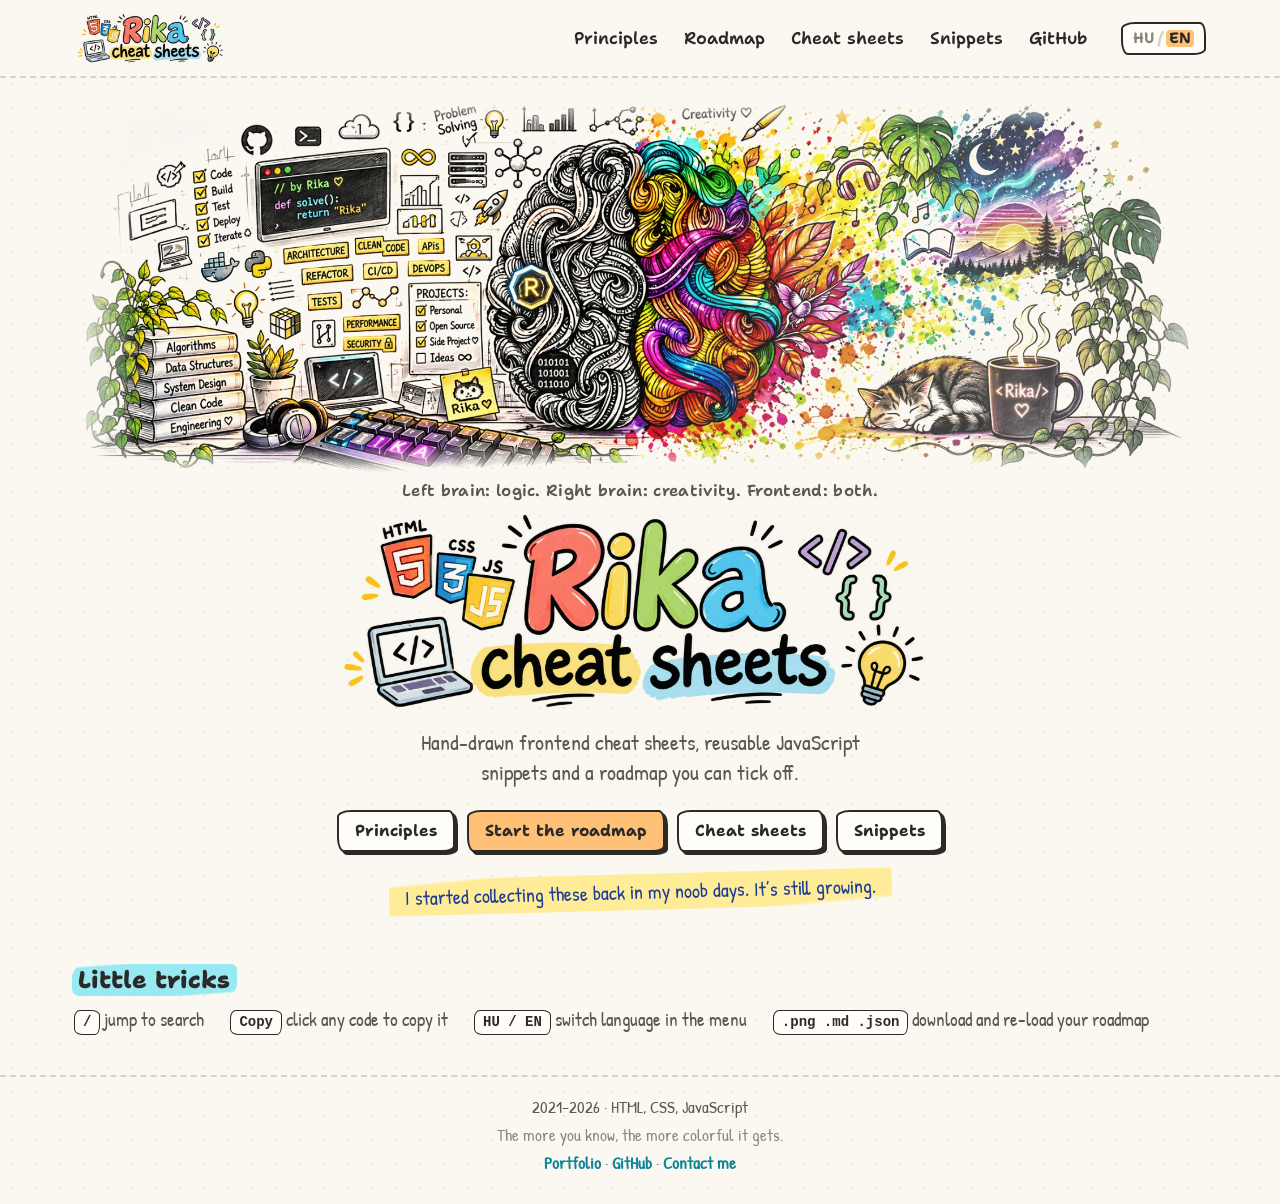
==== commit 269154a8: "Phone menu as a bottom tab bar, brain picture only on the home page, darker snippet text Co-Authored" ====
--- a/index.html
+++ b/index.html
@@ -23,9 +23,9 @@
           <li><a href="cheatsheets.html" data-i18n="nav.sheets">Cheat sheets</a></li>
           <li><a href="snippets.html" data-i18n="nav.snippets">Snippets</a></li>
           <li><a href="https://github.com/mazsola739/rika-cheat-sheets" target="_blank" rel="noopener">GitHub</a></li>
-          <li><button type="button" class="lang-toggle" data-lang-toggle>HU / EN</button></li>
         </ul>
       </nav>
+      <button type="button" class="lang-toggle" data-lang-toggle>HU / EN</button>
     </div>
   </header>
 
@@ -35,7 +35,7 @@
       <div class="hero-text">
         <p class="kicker" data-i18n="home.kicker">Left brain: logic. Right brain: creativity. Frontend: both.</p>
         <h1 class="hero-title"><img class="hero-logo" src="assets/img/logo.webp" alt="Rika cheat sheets" width="2000" height="667"></h1>
-        <p class="lead" data-i18n="home.lead">Hand-drawn frontend cheat sheets, reusable JavaScript snippets and a roadmap you can tick off. The more you know, the more colorful it gets.</p>
+        <p class="lead" data-i18n="home.lead">Hand-drawn frontend cheat sheets, reusable JavaScript snippets and a roadmap you can tick off.</p>
         <div class="btns hero-btns">
           <a class="btn" href="principles.html" data-i18n="home.ctaPrinciples">Principles</a>
           <a class="btn btn-primary" href="roadmap.html" data-i18n="home.ctaRoadmap">Start the roadmap</a>
--- a/assets/css/base.css
+++ b/assets/css/base.css
@@ -230,6 +230,80 @@
   color: var(--line);
 }
 
+.nav-inner > nav {
+  margin-left: auto;
+}
+
+/* telefonon a menü alsó fülsáv, mint egy appban: fent csak a logó és a HU / EN marad */
+.nav-links a::before {
+  display: none;
+}
+
+@media (max-width: 760px) {
+  body {
+    padding-bottom: calc(68px + env(safe-area-inset-bottom));
+  }
+
+  .nav-inner {
+    flex-wrap: nowrap;
+    padding-block: 8px;
+  }
+
+  .brand-logo {
+    height: 44px;
+  }
+
+  .nav-links {
+    position: fixed;
+    z-index: 40;
+    left: 0;
+    right: 0;
+    bottom: 0;
+    display: grid;
+    grid-template-columns: repeat(4, 1fr);
+    gap: 0;
+    padding-bottom: env(safe-area-inset-bottom);
+    border-top: 2.5px solid var(--ink);
+    background: var(--card);
+    font-size: 13px;
+  }
+
+  .nav-links li:has(a[target="_blank"]) {
+    display: none; /* a GitHub link a láblécben van */
+  }
+
+  .nav-links a,
+  .nav-links a[aria-current="page"] {
+    display: flex;
+    flex-direction: column;
+    align-items: center;
+    gap: 3px;
+    height: 100%;
+    padding: 8px 2px 9px;
+    border-radius: 0;
+    text-align: center;
+  }
+
+  .nav-links a[aria-current="page"] {
+    background: var(--nav-hl);
+  }
+
+  .nav-links a::before {
+    display: block;
+    font-size: 22px;
+    line-height: 1;
+  }
+
+  .nav-links a[href="principles.html"]::before { content: "🎡"; }
+  .nav-links a[href="roadmap.html"]::before { content: "🗺️"; }
+  .nav-links a[href="cheatsheets.html"]::before { content: "📐"; }
+  .nav-links a[href="snippets.html"]::before { content: "🗂️"; }
+
+  body .toast {
+    bottom: calc(84px + env(safe-area-inset-bottom));
+  }
+}
+
 /* ---------- oldalfejléc ---------- */
 
 .page-head {
@@ -270,6 +344,11 @@
 .page-head-text {
   flex: 1 1 340px;
   min-width: 0;
+}
+
+/* az aloldalakon nincs kép a szöveg mellett, így a bevezető szélesebb lehet */
+.page-head .lead {
+  max-width: 62ch;
 }
 
 .page-head > .splash {
@@ -1018,13 +1097,6 @@
     font-size: 20px;
   }
 
-  .nav-links {
-    font-size: 16px;
-  }
-
-  .nav-links a {
-    padding: 7px 8px;
-  }
 }
 
 @media (prefers-reduced-motion: reduce) {
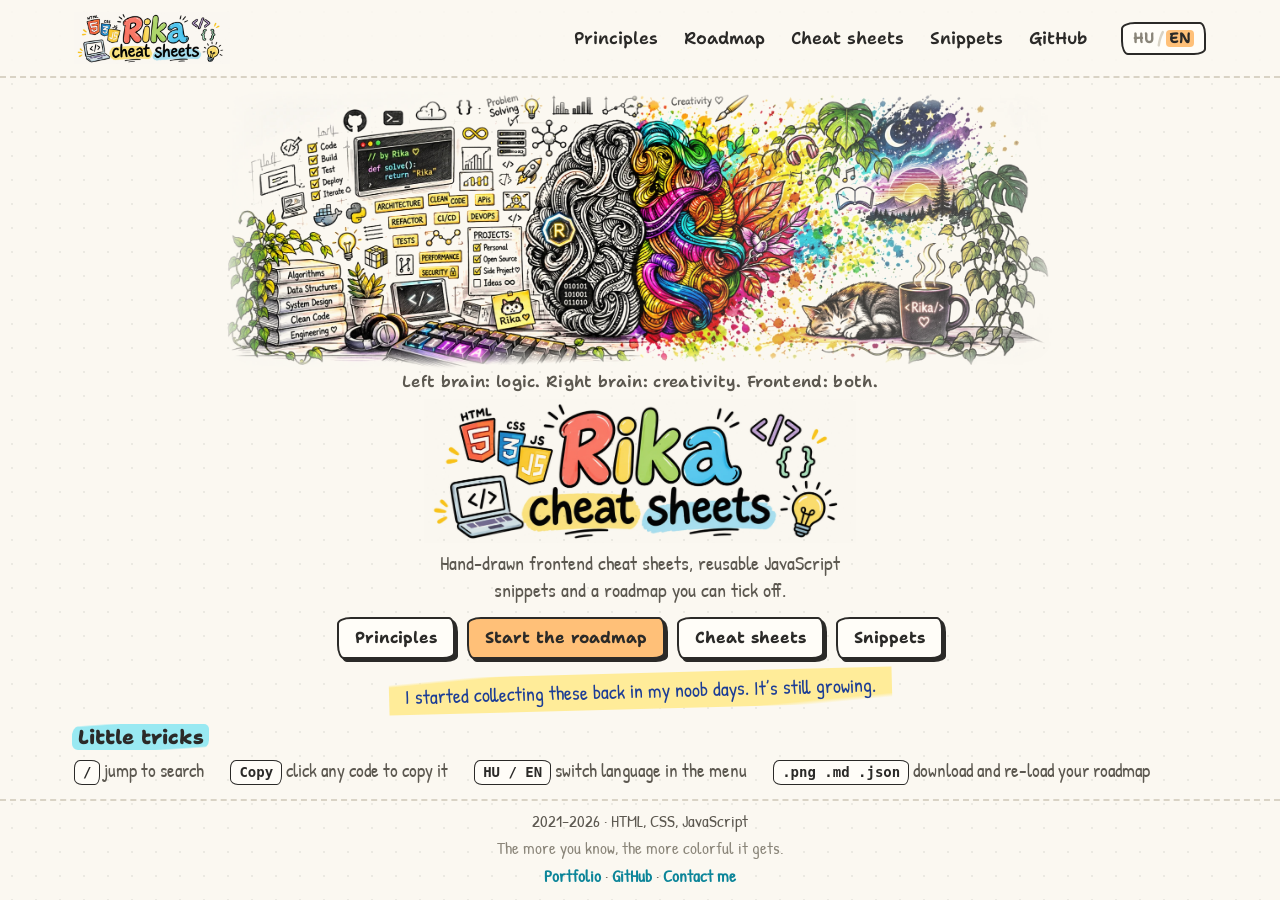
==== commit 2b8cbb3c: "Turnable half-wheel for the principles on phones, home page fits one screen on desktop Co-Authored-B" ====
--- a/index.html
+++ b/index.html
@@ -12,7 +12,7 @@
   <link rel="stylesheet" href="assets/css/base.css">
   <link rel="stylesheet" href="assets/css/home.css">
 </head>
-<body>
+<body class="home">
   <header class="nav">
     <div class="wrap nav-inner">
       <a class="brand" href="./"><img class="brand-logo" src="assets/img/logo.webp" alt="Rika cheat sheets" width="2000" height="667"></a>
--- a/assets/css/home.css
+++ b/assets/css/home.css
@@ -94,3 +94,87 @@
   color: var(--ink);
   font: 600 14px/1.5 var(--font-code);
 }
+
+/* asztali gépen a kezdőlap egy képernyőre fér: a kép annyi helyet kap, amennyi a többi után marad */
+@media (min-width: 761px) and (min-height: 560px) {
+  body.home {
+    display: flex;
+    flex-direction: column;
+    height: 100vh;
+    height: 100svh;
+  }
+
+  body.home main {
+    display: flex;
+    flex: 1 1 auto;
+    flex-direction: column;
+    min-height: 0;
+  }
+
+  .home .hero {
+    display: flex;
+    flex: 1 1 auto;
+    flex-direction: column;
+    min-height: 0;
+    padding-block: 10px 0;
+  }
+
+  /* a kép magassága a maradék hely, a szélessége ebből jön (így a puha szélek a kép szélén maradnak) */
+  .home .hero-art,
+  .home .hero-art.has-image {
+    flex: 1 1 0;
+    align-self: center;
+    width: auto;
+    max-width: 100%;
+    min-height: 120px;
+    max-height: 440px;
+    aspect-ratio: 2000 / 669;
+  }
+
+  .home .hero-art.has-image .art-img,
+  .home .hero-art .art-svg {
+    width: 100%;
+    height: 100%;
+    object-fit: contain;
+  }
+
+  .home .hero-text {
+    margin-top: 2px;
+  }
+
+  .home .hero-logo {
+    width: auto;
+    max-width: 100%;
+    height: clamp(80px, 16vh, 190px);
+  }
+
+  .home .hero-text .lead {
+    margin-top: 6px;
+    font-size: 20px;
+  }
+
+  .home .hero-btns {
+    margin-top: 14px;
+  }
+
+  .home .origin-note {
+    margin-top: 14px;
+  }
+
+  .home .tips {
+    margin-top: 16px;
+  }
+
+  .home .tips-title {
+    margin-bottom: 8px;
+    font-size: 20px;
+  }
+
+  .home .footer {
+    margin-top: 14px;
+  }
+
+  .home .footer-inner {
+    padding-block: 8px 12px;
+  }
+}
